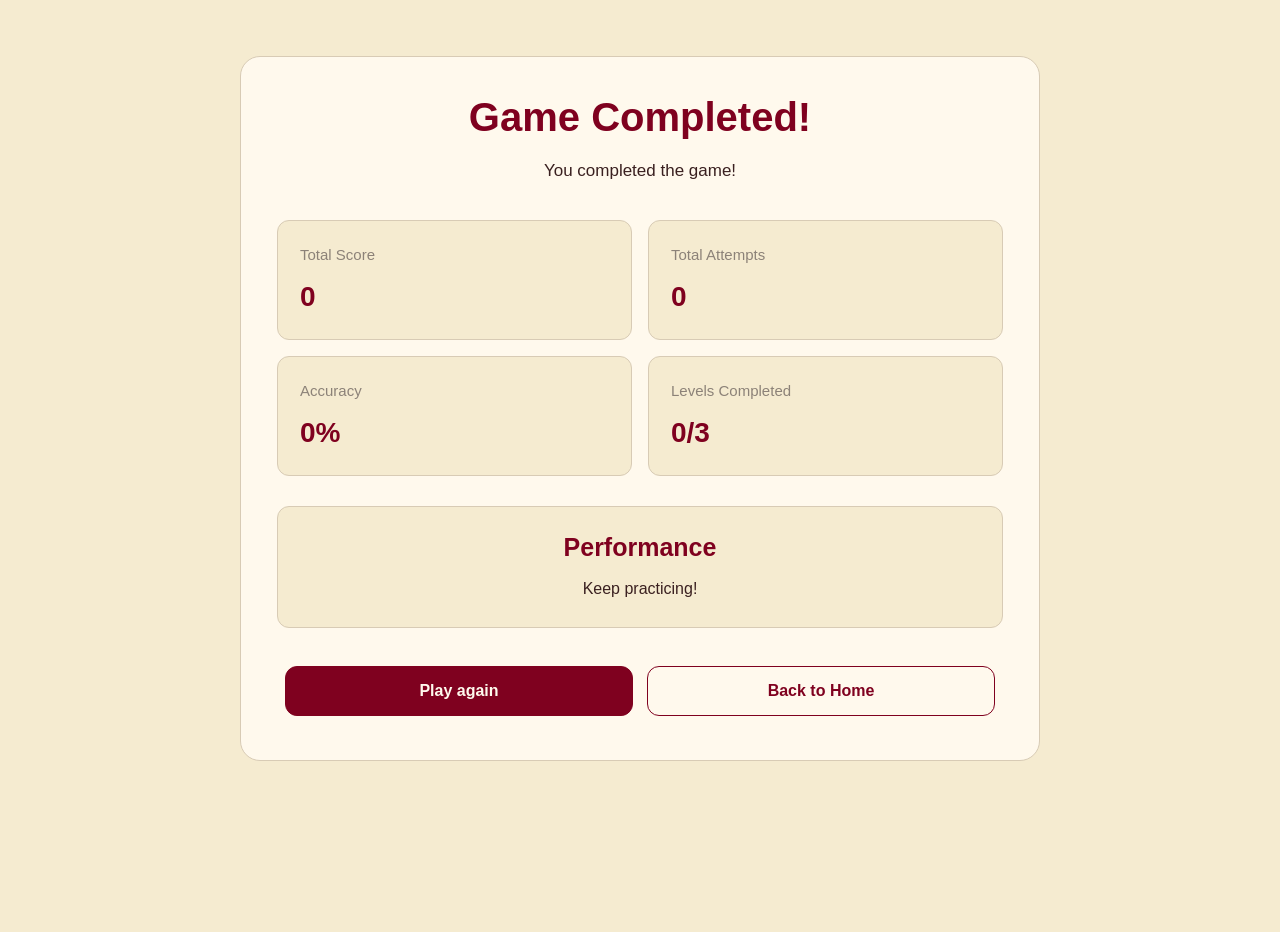
==== final-result-screen.html @ 1b4618ef "Add files via upload" ====
<!DOCTYPE html>
<html lang="en">
<head>
    <meta charset="UTF-8">
    <meta name="viewport" content="width=device-width, initial-scale=1.0">
    <title>Document</title>
    <link rel="stylesheet" href="style.css">
    <link rel="stylesheet" href="m.style.css">
</head>
<body>
     <!-- ==================== FINAL RESULT SCREEN ==================== -->
        <section id="final-result-screen" class="screen">

            <div id="final-result-content">

                <h2 id="game-complete-title">
                    Game Completed!
                </h2>

                <p id="final-message">
                    You completed the game!
                </p>


                <!-- SCORE SUMMARY -->
                <div id="score-summary">

                    <div class="summary-item">
                        <span>Total Score</span>
                        <strong id="final-score">0</strong>
                    </div>

                    <div class="summary-item">
                        <span>Total Attempts</span>
                        <strong id="total-attempts">0</strong>
                    </div>

                    <div class="summary-item">
                        <span>Accuracy</span>
                        <strong id="accuracy">0%</strong>
                    </div>

                    <div class="summary-item">
                        <span>Levels Completed</span>
                        <strong id="levels-completed">0/3</strong>
                    </div>

                </div>


                <!-- PERFORMANCE -->
                <div id="final-performance">

                    <h3 id="performance-rating">
                        Performance
                    </h3>

                    <p id="performance-message">
                        Keep practicing!
                    </p>

                </div>


                <!-- FINAL ACTIONS -->
                <div id="final-actions">

                    <button type="button" id="play-again-btn">
                        <a href="game-screen.html">Play again</a>
                    </button>

                    <button type="button" id="back-to-home-btn">
                        <a href="index.html" id="back-to-home">Back to Home</a>
                    </button>

                </div>

            </div>

        </section>

</body>
</html>
---- style.css ----
* {
    margin: 0;
    padding: 8px;
    box-sizing: border-box;
}

:root {

    --background: #F5EBD0;

    --surface: #FFF9ED;

    --surface-light: #FFFFFF;

    --accent: #7F011F;

    --accent-dark: #5F0118;

    --text: #211719;

    --text-secondary: #3A2020;

    --muted: #8C8278;

    --success: #4F6B3C;

    --error: #A52A2A;

    --warning: #A66A00;

    --border: #D8CBB5;

    --radius-small: 6px;

    --radius-medium: 12px;

    --radius-large: 20px;

    --transition: 0.3s ease;

}

body {
    font-family: Inter, Arial, sans-serif;
    background-color: var(--background);
    color: var(--text);
    min-height: 100vh;
}

body h1 {
    font-size: 50px;
    line-height: 1.2;
    padding: 10px;
    margin: 0;
    margin-top: 40px;
}

body h1 span {
    color: var(--accent);
    font-size: 65px;
}

header img {
    margin-top: 26px;
    border-radius: var(--radius-medium);
    border: 1px solid var(--border);
    animation: fadeInfromright 1s ease forwards;
}

@keyframes fadeInfromright {
    from {
        opacity: 0;
        transform: translateX(20px);
    }

    to {
        opacity: 1;
        transform: translateX(0);
    }
}

.score-display {
    background-color: var(--surface);
    border: 1px solid var(--border);
    border-radius: var(--radius-medium);
    max-width: 500px;
    margin-top: 30px;
    text-align: center;
}

.score-display span {
    color: var(--text-secondary);
    font-size: 18px;
    padding-right: 155px;
}

#header-score {
    font-size: 20px;
    color: var(--accent);
}




.home-deading {
    display: flex;
    justify-content: space-between;
    align-items: center;
    gap: 20px;
}

#home-title {
    font-size: 34px;
    box-sizing: border-box;
    max-width: 300px;
    padding: 30px;
    margin: 0;
}

#home-title span {
    color: #7F011F;
    font-size: 36px;
}

#home-exclamation {
    font-size: 220px;
    margin: 0;
    line-height: 1;
    flex-shrink: 0;
    color: var(--border);
}

#home-description {
    font-size: 23px;
    margin-top: 40px;
    box-sizing: border-box;
    padding: 20px;
}

#hid1 {
    color: #5F0118;
    font-size: 26px;
    font-family: cursive;
}

#how-to-play {
    margin-top: 70px;
    box-sizing: border-box;
    padding: 14px;
    border: 1px solid var(--border);
    border-radius: 6px;
}

#how-to-play h3 {
    font-size: 30px;
    text-align: start;
}

#how-to-play h3 span {
    font-size: 50px;
    color: #7F011F;
}

.rule-item {
    display: flex;
    align-items: center;
    gap: 40px;
}

.rule-item span {
    color: var(--text-secondary);
    font-size: 20px;
}

#color-of-dot {
    color: #7F011F;
    font-size: 30px;
}

.rule-item p {
    font-size: 18px;
}

#start-game-btn {
    background-color: var(--accent);
    box-sizing: border-box;
    margin-top: 30px;
    width: 49%;
    color: #FFF9ED;
    border: var(--border);
    border-radius: 6px;
    cursor: pointer;
    height: 40px;
    font-size: 17px;
    
}
#start-game-btn a {
    text-decoration: none;
    color: #ede9da;
    width: 100%;
    letter-spacing: 7px;
}

#start-game-btn:hover {
    background-color: var(--accent-dark);
    border: 1px solid var(--border);
    color: var(--accent);
}
#level-select-screen {
    margin-top: 30px;
}

.level-select-content {
    box-sizing: border-box;
}

.level-select-content h2 {
    font-size: 34px;
}

#levelid {
    color: var(--accent);
}

#levelp {
    font-size: 20px;
}

.level-card {
    box-sizing: border-box;
    background-color: #7F011F;
    padding: 15px;
    border-radius: 6px;
    margin-top: 34px;
}

.level-card h3 {
    font-size: 22px;
    color: var(--surface);
}

.level-name {
    font-size: 15px;
    color: #f5ebd092;
}

.level-info {
    color: whitesmoke;
    font-size: 26px;
    display: grid;
    gap: 5px;
    margin: 8px 0;
}

.level-info p {
    display: flex;
    justify-content: space-between;
    align-items: center;
    gap: 12px;
}

.select-level-btn {
    width: 100%;
    border-radius: 7px;
    border: #7F011F;
    cursor: pointer;
    font-size: 16px;
}
.select-level-btn a{
    text-decoration: none;
    color: var(--accent);
}

.select-level-btn:hover {
    color: #5F0118;
    background-color: #F5EBD0;
}
.select-level-btn2 {
    width: 100%;
    border-radius: 7px;
    border: #7F011F;
    cursor: pointer;
    font-size: 16px;
}
.select-level-btn2:hover {
    color: #5F0118;
    background-color: #F5EBD0;
}

#game-status {
    display: flex;
    justify-content: space-between;
    align-items: center;
    gap: 15px;
    background-color: var(--surface);
    border: 1px solid var(--border);
    border-radius: var(--radius-medium);
    padding: 15px;
}

.status-item {
    display: flex;
    flex-direction: column;
    align-items: center;
    gap: 8px;
}

.status-item span {
    font-size: 14px;
    color: var(--muted);
}

.status-item strong {
    font-size: 24px;
    color: var(--accent);
}

#game-content {
    box-sizing: border-box;
    padding: 15px;
    margin-top: 30px;
    border: 1px solid var(--border);
    background-color: var(--surface);
    width: 100%;
    border-radius: var(--radius-medium);
    height: auto;
}

#level-title {
    font-size: 30px;
}

#leveltitleeasy {
    font-size: 32px;
    margin-left: 190px;
    color: var(--muted);
}

#game-instruction {
    font-size: 15px;
    color: var(--text-secondary);
}

#number-range p {
    font-size: 17px;
    color: var(--text-secondary);
}

#min-number {
    color: var(--accent);
    font-size: 16px;
    border: 1px solid var(--border);
    border-radius: var(--radius-small);
}

#max-number {
    color: var(--accent);
    font-size: 16px;
    border: 1px solid var(--border);
    border-radius: var(--radius-small);
}

#guess-area {
    box-sizing: border-box;
    margin-top: 20px;
    padding: 16px;
    display: flex;
    justify-content: space-between;
    flex-direction: column;
}

label {
    font-size: 17px;
    color: #5f0119bd;
}

#guess-input {
    width: 100%;
    margin-top: 10px;
    border: 1px solid var(--border);
    border-radius: var(--radius-small);
    color: #5F0118;
    font-size: 20px;
    cursor: pointer;
}

#guess-input:hover {
    border-color: #5F0118;
    background-color: #ede9da;
}

#guess-btn {
    width: 100%;
    margin-top: 20px;
    border: 1px solid var(--border);
    border-radius: var(--radius-small);
    color: #7F011F;
    font-size: 20px;
    cursor: pointer;
}

#guess-btn:hover {
    border-color: #5F0118;
    background-color: #ede9da;
}

#hint-area {
    box-sizing: border-box;
    border: 1px solid var(--border);
    border-radius: var(--radius-small);
    width: calc(100% - 32px);
    margin: 20px 16px 0;
    padding: 16px;

    display: flex;
    align-items: center;
    gap: 20px;
}

#hint-btn {
    flex-shrink: 0;
    padding: 12px 20px;
    border: 1px solid var(--border);
    border-radius: var(--radius-small);
    background-color: var(--accent);
    color: var(--surface);
    font-size: 16px;
    cursor: pointer;
}

#hint-btn:hover {
    background-color: var(--accent-dark);
}

#hint-text {
    flex: 1;
    min-width: 0;
    display: flex;
    flex-direction: column;
    gap: 10px;
}

#hint-title {
    text-align: center;
    font-size: 18px;
    font-weight: bold;
    color: var(--accent);
}

#hint-message {
    box-sizing: border-box;
    width: 100%;
    min-height: 80px;
    padding: 16px;
    display: flex;
    justify-content: center;
    align-items: center;
    text-align: center;

    background-color: var(--background);
    border: 1px solid var(--border);
    border-radius: var(--radius-small);

    color: var(--text-secondary);
    font-size: 15px;
    overflow-wrap: anywhere;
}

#hints-counter {
    text-align: center;
    font-size: 14px;
    color: var(--muted);
}

#hints-remaining {
    color: var(--accent);
    font-weight: bold;
}

#feedback-area {
    box-sizing: border-box;
    width: calc(100% - 32px);
    padding: 16px;
    margin-top: 20px;

    border: 1px solid var(--border);
    border-radius: var(--radius-small);

    background-color: var(--surface);
    color: var(--text-secondary);
    text-align: center;
    margin-left: 16px;
}
#quit-game-btn {
    font-size: 17px;
    width: calc(100% - 28px);
    margin-left: 14px;
    border: 1px solid var(--border);
    background-color: var(--accent);
    color: var(--surface);
    border-radius: var(--radius-medium);
    margin-top: 20px;
    cursor: pointer;
}
#quit-game-btn a {
    text-decoration: none;
    color: #F5EBD0;
}
#quit-game-btn:hover {
    background-color: var(--accent-dark);
}
.screen.active {
    display: block;
}
/* ============================================
   LEVEL RESULT SCREEN
============================================ */

#level-result-screen {
    box-sizing: border-box;
    width: 100%;
    min-height: 100vh;

    padding: 30px;
    display: flex;

    flex-direction: column;
    align-items: center;
    justify-content: center;
}


/* ============================================
   RESULT CONTENT
============================================ */

#level-result-content {
    box-sizing: border-box;

    width: 100%;
    max-width: 650px;

    margin: 0 auto;
    padding: 30px;

    background-color: var(--surface);

    border: 1px solid var(--border);
    border-radius: var(--radius-large);
}
#result-status {
    display: flex;
    flex-direction: column;
    align-items: center;

    gap: 12px;
    margin-bottom: 30px;

    text-align: center;
}

#result-status-title {
    font-size: 36px;
    font-weight: 700;

    line-height: 1.2;

    color: var(--text-secondary);
}

#result-status-title-span {
    color: var(--accent);
    font-size: inherit;
}
#result-status-message {
    font-size: 17px;
    line-height: 1.6;

    color: var(--text-secondary);
}

#result-details {
    box-sizing: border-box;

    width: 100%;

    display: grid;
    grid-template-columns: repeat(2, minmax(0, 1fr));

    gap: 16px;

    margin: 0 0 30px;
    padding: 10px;

    border: none;
    background-color: transparent;
}

.result-item {
    box-sizing: border-box;

    min-width: 0;
    min-height: 110px;

    display: flex;
    flex-direction: column;
    align-items: flex-start;
    justify-content: center;

    gap: 12px;

    padding: 18px;

    background-color: var(--background);

    border: 1px solid var(--border);
    border-radius: var(--radius-medium);
}

.result-item span {
    display: block;

    font-size: 15px;
    font-weight: 500;

    line-height: 1.5;

    color: var(--muted);
}

.result-item strong {
    display: block;

    max-width: 100%;

    font-size: 26px;
    font-weight: 700;

    line-height: 1.3;
    overflow-wrap: anywhere;

    color: var(--accent);
}

#level-result-actions {
    box-sizing: border-box;

    width: 100%;

    display: flex;
    align-items: center;
    justify-content: center;

    gap: 14px;
}

#level-result-actions button {
    box-sizing: border-box;

    flex: 1;
    min-width: 0;
    min-height: 48px;

    padding: 12px 18px;

    font-family: inherit;
    font-size: 16px;
    font-weight: 600;

    border: 1px solid var(--accent);
    border-radius: var(--radius-medium);


    transition: var(--transition);
}
#level-result-actions a {
    text-decoration: none;
    color: #5F0118;
}
#next-level-btn {
    background-color: var(--accent);
    color: var(--surface);
    border-color: var(--accent);
    cursor: not-allowed;
}

#finish-game-btn {
    background-color: transparent;
    color: var(--accent);
    cursor: pointer;
}

#finish-game-btn:hover {
    background-color: var(--background);
}

#level-result-actions button:active {
    transform: scale(0.98);
}
#level-result-actions button:focus-visible {
    outline: 2px solid var(--accent);
    outline-offset: 4px;
}


#final-result-screen {
    box-sizing: border-box;
    width: 100%;
    min-height: 100vh;
    padding: 40px 24px;
    align-items: center;
    justify-content: center;
}



#final-result-content {
    box-sizing: border-box;
    width: 100%;
    max-width: 800px;

    margin: 0 auto;
    padding: 36px;

    background-color: var(--surface);

    border: 1px solid var(--border);
    border-radius: var(--radius-large);
}


#game-complete-title {
    margin: 0 0 16px;
    padding: 0;

    text-align: center;

    font-size: 40px;
    font-weight: 700;
    line-height: 1.2;

    color: var(--accent);
}


#final-message {
    max-width: 540px;

    margin: 0 auto 34px;
    padding: 0;

    text-align: center;

    font-size: 17px;
    line-height: 1.7;

    color: var(--text-secondary);
}



#score-summary {
    box-sizing: border-box;
    width: 100%;

    display: grid;
    grid-template-columns: repeat(2, minmax(0, 1fr));

    gap: 16px;

    margin: 0 0 30px;
    padding: 0;

    background-color: transparent;
    border: none;
}


.summary-item {
    box-sizing: border-box;

    min-width: 0;
    min-height: 120px;

    display: flex;
    flex-direction: column;
    align-items: flex-start;
    justify-content: center;

    gap: 12px;

    padding: 22px;

    background-color: var(--background);

    border: 1px solid var(--border);
    border-radius: var(--radius-medium);

    transition:
        border-color var(--transition),
        background-color var(--transition);
}


.summary-item:hover {
    border-color: var(--accent);
}

.summary-item span {
    display: block;

    margin: 0;
    padding: 0;

    font-size: 15px;
    font-weight: 500;
    line-height: 1.5;

    color: var(--muted);
}


.summary-item strong {
    display: block;

    max-width: 100%;

    margin: 0;
    padding: 0;

    font-size: 28px;
    font-weight: 700;
    line-height: 1.3;

    overflow-wrap: anywhere;

    color: var(--accent);
}


#final-performance {
    box-sizing: border-box;
    width: 100%;

    margin: 0 0 30px;
    padding: 24px;

    text-align: center;

    background-color: var(--background);

    border: 1px solid var(--border);
    border-radius: var(--radius-medium);
}


#performance-rating {
    margin: 0 0 12px;
    padding: 0;

    font-size: 25px;
    font-weight: 700;
    line-height: 1.3;

    color: var(--accent);
}




#performance-message {
    max-width: 520px;

    margin: 0 auto;
    padding: 0;

    font-size: 16px;
    line-height: 1.7;

    color: var(--text-secondary);
}




#final-actions {
    box-sizing: border-box;
    width: 100%;

    display: flex;
    align-items: stretch;
    justify-content: center;

    gap: 14px;
}

#final-actions button {
    box-sizing: border-box;

    flex: 1;
    min-width: 0;
    min-height: 50px;

    padding: 13px 18px;

    font-family: inherit;
    font-size: 16px;
    font-weight: 600;
    line-height: 1.4;

    border: 1px solid var(--accent);
    border-radius: var(--radius-medium);

    cursor: pointer;

    transition:
        background-color var(--transition),
        color var(--transition),
        border-color var(--transition),
        transform var(--transition);
}
#final-actions a {
    text-decoration: none;
}

#play-again-btn {
    background-color: var(--accent);
    color: var(--surface);

    border-color: var(--accent);
}
#play-again-btn a {
    color: var(--surface);
}

#play-again-btn:hover {
    background-color: var(--accent-dark);
    border-color: var(--accent-dark);
}

#back-to-home-btn {
    background-color: transparent;
    color: var(--accent);

    border-color: var(--border);
}
#back-to-home-btn a {
    color: var(--accent);
}

#back-to-home-btn:hover {
    background-color: var(--background);
    border-color: var(--accent);
}

#final-actions button:active {
    transform: scale(0.98);
}

#final-actions button:focus-visible {
    outline: 2px solid var(--accent);
    outline-offset: 4px;
}
#final-result-screen.active {
    display: flex;
}
---- m.style.css ----
* {
    margin: 0;
    padding: 8px;
    box-sizing: border-box;
}

:root {

    --background: #F5EBD0;

    --surface: #FFF9ED;

    --surface-light: #FFFFFF;

    --accent: #7F011F;

    --accent-dark: #5F0118;

    --text: #211719;

    --text-secondary: #3A2020;

    --muted: #8C8278;

    --success: #4F6B3C;

    --error: #A52A2A;

    --warning: #A66A00;

    --border: #D8CBB5;

    --radius-small: 6px;

    --radius-medium: 12px;

    --radius-large: 20px;

    --transition: 0.3s ease;

}

body {
    font-family: Inter, Arial, sans-serif;
    background-color: var(--background);
    color: var(--text);
    min-height: 100vh;
}

body h1 {
    font-size: 50px;
    line-height: 1.2;
    padding: 10px;
    margin: 0;
    margin-top: 30px;
}

body h1 span {
    color: var(--accent);
    font-size: 65px;
}

header img {
    margin-top: 26px;
    border-radius: var(--radius-medium);
    border: 1px solid var(--border);
    animation: fadeInfromright 1s ease forwards;
}

@keyframes fadeInfromright {
    from {
        opacity: 0;
        transform: translateX(20px);
    }

    to {
        opacity: 1;
        transform: translateX(0);
    }
}

.score-display {
    background-color: var(--surface);
    border: 1px solid var(--border);
    border-radius: var(--radius-medium);
    max-width: 500px;
    margin-top: 50px;
    text-align: center;
}

.score-display span {
    color: var(--text-secondary);
    font-size: 18px;
    padding-right: 155px;
}

#header-score {
    font-size: 20px;
    color: var(--accent);
}




.home-deading {
    display: flex;
    justify-content: space-between;
    align-items: center;
    gap: 20px;
}

#home-title {
    font-size: 34px;
    box-sizing: border-box;
    max-width: 300px;
    padding: 30px;
    margin: 0;
}

#home-title span {
    color: #7F011F;
    font-size: 36px;
}

#home-exclamation {
    font-size: 220px;
    margin: 0;
    line-height: 1;
    flex-shrink: 0;
    color: var(--border);
}

#home-description {
    font-size: 23px;
    margin-top: 40px;
    box-sizing: border-box;
    padding: 20px;
}

#hid1 {
    color: #5F0118;
    font-size: 26px;
    font-family: cursive;
}

#how-to-play {
    margin-top: 70px;
    box-sizing: border-box;
    padding: 14px;
    border: 1px solid var(--border);
    border-radius: 6px;
}

#how-to-play h3 {
    font-size: 30px;
    text-align: start;
}

#how-to-play h3 span {
    font-size: 50px;
    color: #7F011F;
}

.rule-item {
    display: flex;
    align-items: center;
    gap: 40px;
}

.rule-item span {
    color: var(--text-secondary);
    font-size: 20px;
}

#color-of-dot {
    color: #7F011F;
    font-size: 30px;
}

.rule-item p {
    font-size: 18px;
}

#start-game-btn {
    background-color: var(--accent);
    box-sizing: border-box;
    margin-top: 30px;
    width: 49%;
    color: #FFF9ED;
    border: var(--border);
    border-radius: 6px;
    cursor: pointer;
    height: 40px;
    font-size: 17px;
    
}
#start-game-btn a {
    text-decoration: none;
    color: #ede9da;
    width: 100%;
    letter-spacing: 7px;
}

#start-game-btn:hover {
    background-color: var(--accent-dark);
    border: 1px solid var(--border);
    color: var(--accent);
}
#level-select-screen {
    margin-top: 30px;
}

.level-select-content {
    box-sizing: border-box;
}

.level-select-content h2 {
    font-size: 34px;
}

#levelid {
    color: var(--accent);
}

#levelp {
    font-size: 20px;
}

.level-card {
    box-sizing: border-box;
    background-color: #7F011F;
    padding: 15px;
    border-radius: 6px;
    margin-top: 34px;
}

.level-card h3 {
    font-size: 22px;
    color: var(--surface);
}

.level-name {
    font-size: 15px;
    color: #f5ebd092;
}

.level-info {
    color: whitesmoke;
    font-size: 26px;
    display: grid;
    gap: 5px;
    margin: 8px 0;
}

.level-info p {
    display: flex;
    justify-content: space-between;
    align-items: center;
    gap: 12px;
}

.select-level-btn {
    width: 100%;
    border-radius: 7px;
    border: #7F011F;
    cursor: pointer;
    font-size: 16px;
}
.select-level-btn a{
    text-decoration: none;
    color: var(--accent);
}

.select-level-btn:hover {
    color: #5F0118;
    background-color: #F5EBD0;
}
.select-level-btn2 {
    width: 100%;
    border-radius: 7px;
    border: #7F011F;
    cursor: pointer;
    font-size: 16px;
}
.select-level-btn2:hover {
    color: #5F0118;
    background-color: #F5EBD0;
}

#game-status {
    display: flex;
    justify-content: space-between;
    align-items: center;
    gap: 15px;
    background-color: var(--surface);
    border: 1px solid var(--border);
    border-radius: var(--radius-medium);
    padding: 15px;
}

.status-item {
    display: flex;
    flex-direction: column;
    align-items: center;
    gap: 8px;
}

.status-item span {
    font-size: 14px;
    color: var(--muted);
}

.status-item strong {
    font-size: 24px;
    color: var(--accent);
}

#game-content {
    box-sizing: border-box;
    padding: 15px;
    margin-top: 30px;
    border: 1px solid var(--border);
    background-color: var(--surface);
    width: 100%;
    border-radius: var(--radius-medium);
    height: auto;
}

#level-title {
    font-size: 30px;
}

#leveltitleeasy {
    font-size: 32px;
    margin-left: 190px;
    color: var(--muted);
}

#game-instruction {
    font-size: 15px;
    color: var(--text-secondary);
}

#number-range p {
    font-size: 17px;
    color: var(--text-secondary);
}

#min-number {
    color: var(--accent);
    font-size: 16px;
    border: 1px solid var(--border);
    border-radius: var(--radius-small);
}

#max-number {
    color: var(--accent);
    font-size: 16px;
    border: 1px solid var(--border);
    border-radius: var(--radius-small);
}

#guess-area {
    box-sizing: border-box;
    margin-top: 20px;
    padding: 16px;
    display: flex;
    justify-content: space-between;
    flex-direction: column;
}

label {
    font-size: 17px;
    color: #5f0119bd;
}

#guess-input {
    width: 100%;
    margin-top: 10px;
    border: 1px solid var(--border);
    border-radius: var(--radius-small);
    color: #5F0118;
    font-size: 20px;
    cursor: pointer;
}

#guess-input:hover {
    border-color: #5F0118;
    background-color: #ede9da;
}

#guess-btn {
    width: 100%;
    margin-top: 20px;
    border: 1px solid var(--border);
    border-radius: var(--radius-small);
    color: #7F011F;
    font-size: 20px;
    cursor: pointer;
}

#guess-btn:hover {
    border-color: #5F0118;
    background-color: #ede9da;
}

#hint-area {
    box-sizing: border-box;
    border: 1px solid var(--border);
    border-radius: var(--radius-small);
    width: calc(100% - 32px);
    margin: 20px 16px 0;
    padding: 16px;

    display: flex;
    align-items: center;
    gap: 20px;
}

#hint-btn {
    flex-shrink: 0;
    padding: 12px 20px;
    border: 1px solid var(--border);
    border-radius: var(--radius-small);
    background-color: var(--accent);
    color: var(--surface);
    font-size: 16px;
    cursor: pointer;
}

#hint-btn:hover {
    background-color: var(--accent-dark);
}

#hint-text {
    flex: 1;
    min-width: 0;
    display: flex;
    flex-direction: column;
    gap: 10px;
}

#hint-title {
    text-align: center;
    font-size: 18px;
    font-weight: bold;
    color: var(--accent);
}

#hint-message {
    box-sizing: border-box;
    width: 100%;
    min-height: 80px;
    padding: 16px;
    display: flex;
    justify-content: center;
    align-items: center;
    text-align: center;

    background-color: var(--background);
    border: 1px solid var(--border);
    border-radius: var(--radius-small);

    color: var(--text-secondary);
    font-size: 15px;
    overflow-wrap: anywhere;
}

#hints-counter {
    text-align: center;
    font-size: 14px;
    color: var(--muted);
}

#hints-remaining {
    color: var(--accent);
    font-weight: bold;
}

#feedback-area {
    box-sizing: border-box;
    width: calc(100% - 32px);
    padding: 16px;
    margin-top: 20px;

    border: 1px solid var(--border);
    border-radius: var(--radius-small);

    background-color: var(--surface);
    color: var(--text-secondary);
    text-align: center;
    margin-left: 16px;
}
#quit-game-btn {
    font-size: 17px;
    width: calc(100% - 28px);
    margin-left: 14px;
    border: 1px solid var(--border);
    background-color: var(--accent);
    color: var(--surface);
    border-radius: var(--radius-medium);
    margin-top: 20px;
    cursor: pointer;
}
#quit-game-btn a {
    text-decoration: none;
    color: #F5EBD0;
}
#quit-game-btn:hover {
    background-color: var(--accent-dark);
}
.screen.active {
    display: block;
}
/* ============================================
   LEVEL RESULT SCREEN
============================================ */

#level-result-screen {
    box-sizing: border-box;
    width: 100%;
    min-height: 100vh;

    padding: 30px;
    display: flex;

    flex-direction: column;
    align-items: center;
    justify-content: center;
}


/* ============================================
   RESULT CONTENT
============================================ */

#level-result-content {
    box-sizing: border-box;

    width: 100%;
    max-width: 650px;

    margin: 0 auto;
    padding: 30px;

    background-color: var(--surface);

    border: 1px solid var(--border);
    border-radius: var(--radius-large);
}
#result-status {
    display: flex;
    flex-direction: column;
    align-items: center;

    gap: 12px;
    margin-bottom: 30px;

    text-align: center;
}

#result-status-title {
    font-size: 36px;
    font-weight: 700;

    line-height: 1.2;

    color: var(--text-secondary);
}

#result-status-title-span {
    color: var(--accent);
    font-size: inherit;
}
#result-status-message {
    font-size: 17px;
    line-height: 1.6;

    color: var(--text-secondary);
}

#result-details {
    box-sizing: border-box;

    width: 100%;

    display: grid;
    grid-template-columns: repeat(2, minmax(0, 1fr));

    gap: 16px;

    margin: 0 0 30px;
    padding: 10px;

    border: none;
    background-color: transparent;
}

.result-item {
    box-sizing: border-box;

    min-width: 0;
    min-height: 110px;

    display: flex;
    flex-direction: column;
    align-items: flex-start;
    justify-content: center;

    gap: 12px;

    padding: 18px;

    background-color: var(--background);

    border: 1px solid var(--border);
    border-radius: var(--radius-medium);
}

.result-item span {
    display: block;

    font-size: 15px;
    font-weight: 500;

    line-height: 1.5;

    color: var(--muted);
}

.result-item strong {
    display: block;

    max-width: 100%;

    font-size: 26px;
    font-weight: 700;

    line-height: 1.3;
    overflow-wrap: anywhere;

    color: var(--accent);
}

#level-result-actions {
    box-sizing: border-box;

    width: 100%;

    display: flex;
    align-items: center;
    justify-content: center;

    gap: 14px;
}

#level-result-actions button {
    box-sizing: border-box;

    flex: 1;
    min-width: 0;
    min-height: 48px;

    padding: 12px 18px;

    font-family: inherit;
    font-size: 16px;
    font-weight: 600;

    border: 1px solid var(--accent);
    border-radius: var(--radius-medium);


    transition: var(--transition);
}
#level-result-actions a {
    text-decoration: none;
    color: #5F0118;
}
#next-level-btn {
    background-color: var(--accent);
    color: var(--surface);
    border-color: var(--accent);
    cursor: not-allowed;
}

#finish-game-btn {
    background-color: transparent;
    color: var(--accent);
    cursor: pointer;
}

#finish-game-btn:hover {
    background-color: var(--background);
}

#level-result-actions button:active {
    transform: scale(0.98);
}
#level-result-actions button:focus-visible {
    outline: 2px solid var(--accent);
    outline-offset: 4px;
}


#final-result-screen {
    box-sizing: border-box;
    width: 100%;
    min-height: 100vh;
    padding: 40px 24px;
    align-items: center;
    justify-content: center;
}



#final-result-content {
    box-sizing: border-box;
    width: 100%;
    max-width: 800px;

    margin: 0 auto;
    padding: 36px;

    background-color: var(--surface);

    border: 1px solid var(--border);
    border-radius: var(--radius-large);
}


#game-complete-title {
    margin: 0 0 16px;
    padding: 0;

    text-align: center;

    font-size: 40px;
    font-weight: 700;
    line-height: 1.2;

    color: var(--accent);
}


#final-message {
    max-width: 540px;

    margin: 0 auto 34px;
    padding: 0;

    text-align: center;

    font-size: 17px;
    line-height: 1.7;

    color: var(--text-secondary);
}



#score-summary {
    box-sizing: border-box;
    width: 100%;

    display: grid;
    grid-template-columns: repeat(2, minmax(0, 1fr));

    gap: 16px;

    margin: 0 0 30px;
    padding: 0;

    background-color: transparent;
    border: none;
}


.summary-item {
    box-sizing: border-box;

    min-width: 0;
    min-height: 120px;

    display: flex;
    flex-direction: column;
    align-items: flex-start;
    justify-content: center;

    gap: 12px;

    padding: 22px;

    background-color: var(--background);

    border: 1px solid var(--border);
    border-radius: var(--radius-medium);

    transition:
        border-color var(--transition),
        background-color var(--transition);
}


.summary-item:hover {
    border-color: var(--accent);
}

.summary-item span {
    display: block;

    margin: 0;
    padding: 0;

    font-size: 15px;
    font-weight: 500;
    line-height: 1.5;

    color: var(--muted);
}


.summary-item strong {
    display: block;

    max-width: 100%;

    margin: 0;
    padding: 0;

    font-size: 28px;
    font-weight: 700;
    line-height: 1.3;

    overflow-wrap: anywhere;

    color: var(--accent);
}


#final-performance {
    box-sizing: border-box;
    width: 100%;

    margin: 0 0 30px;
    padding: 24px;

    text-align: center;

    background-color: var(--background);

    border: 1px solid var(--border);
    border-radius: var(--radius-medium);
}


#performance-rating {
    margin: 0 0 12px;
    padding: 0;

    font-size: 25px;
    font-weight: 700;
    line-height: 1.3;

    color: var(--accent);
}




#performance-message {
    max-width: 520px;

    margin: 0 auto;
    padding: 0;

    font-size: 16px;
    line-height: 1.7;

    color: var(--text-secondary);
}




#final-actions {
    box-sizing: border-box;
    width: 100%;

    display: flex;
    align-items: stretch;
    justify-content: center;

    gap: 14px;
}

#final-actions button {
    box-sizing: border-box;

    flex: 1;
    min-width: 0;
    min-height: 50px;

    padding: 13px 18px;

    font-family: inherit;
    font-size: 16px;
    font-weight: 600;
    line-height: 1.4;

    border: 1px solid var(--accent);
    border-radius: var(--radius-medium);

    cursor: pointer;

    transition:
        background-color var(--transition),
        color var(--transition),
        border-color var(--transition),
        transform var(--transition);
}
#final-actions a {
    text-decoration: none;
}

#play-again-btn {
    background-color: var(--accent);
    color: var(--surface);

    border-color: var(--accent);
}
#play-again-btn a {
    color: var(--surface);
}

#play-again-btn:hover {
    background-color: var(--accent-dark);
    border-color: var(--accent-dark);
}

#back-to-home-btn {
    background-color: transparent;
    color: var(--accent);

    border-color: var(--border);
}
#back-to-home-btn a {
    color: var(--accent);
}

#back-to-home-btn:hover {
    background-color: var(--background);
    border-color: var(--accent);
}

#final-actions button:active {
    transform: scale(0.98);
}

#final-actions button:focus-visible {
    outline: 2px solid var(--accent);
    outline-offset: 4px;
}
#final-result-screen.active {
    display: flex;
}


/* =========================================================
   RESPONSIVE LAYOUT PATCH
   Added after the original styles so existing theme/colors
   remain intact while layout becomes responsive.
   ========================================================= */

/* Safer defaults across all screens */
html {
    width: 100%;
    min-width: 0;
    -webkit-text-size-adjust: 100%;
    text-size-adjust: 100%;
    scroll-behavior: smooth;
}

body {
    width: 100%;
    min-width: 0;
    min-height: 100vh;
    overflow-x: hidden;
    overflow-wrap: break-word;
}

img,
svg,
video,
canvas {
    max-width: 100%;
    height: auto;
}

button,
input,
textarea,
select {
    max-width: 100%;
    font: inherit;
}

button {
    min-height: 44px;
    overflow-wrap: anywhere;
}

input {
    min-width: 0;
    min-height: 44px;
}

/* Screens should not create horizontal overflow */
.screen {
    box-sizing: border-box;
    width: 100%;
    min-width: 0;
}

/* Home screen */
.home-deading {
    width: 100%;
    min-width: 0;
}

#home-title {
    min-width: 0;
    overflow-wrap: break-word;
}

#home-exclamation {
    max-width: 35%;
    font-size: clamp(6rem, 18vw, 13.75rem);
}

#home-description {
    max-width: 100%;
    line-height: 1.6;
}

#how-to-play {
    width: 100%;
    min-width: 0;
}

.rule-item {
    min-width: 0;
    gap: clamp(12px, 3vw, 40px);
}

.rule-item p {
    min-width: 0;
    line-height: 1.5;
}

#start-game-btn {
    min-height: 46px;
}

/* Level selection */
.level-select-content {
    width: 100%;
    min-width: 0;
}

.level-card {
    width: 100%;
    min-width: 0;
}

.level-info {
    min-width: 0;
    font-size: clamp(1rem, 2.2vw, 1.625rem);
}

.level-info p {
    min-width: 0;
    flex-wrap: wrap;
}

.select-level-btn,
.select-level-btn2 {
    min-height: 46px;
}

/* Game screen */
#game-status {
    width: 100%;
    min-width: 0;
    flex-wrap: wrap;
}

.status-item {
    min-width: 0;
    flex: 1 1 120px;
}

#game-content {
    min-width: 0;
}

#leveltitleeasy {
    margin-left: 0;
}

#number-range,
#guess-area,
#hint-area,
#feedback-area {
    min-width: 0;
}

#guess-area {
    gap: 10px;
}

#guess-input {
    min-width: 0;
    padding: 12px;
    cursor: text;
}

#guess-btn,
#quit-game-btn {
    min-height: 46px;
}

#hint-area {
    flex-wrap: wrap;
}

#hint-text {
    min-width: 0;
}

#hint-message {
    min-width: 0;
    line-height: 1.5;
}

#feedback-area {
    overflow-wrap: anywhere;
    line-height: 1.5;
}

/* Level result screen */
#level-result-screen {
    min-width: 0;
    padding: clamp(16px, 4vw, 30px);
}

#level-result-content {
    min-width: 0;
    padding: clamp(18px, 4vw, 30px);
}

#result-status-title {
    overflow-wrap: anywhere;
    font-size: clamp(1.65rem, 4.5vw, 2.25rem);
}

#result-status-message {
    overflow-wrap: anywhere;
}

#result-details {
    min-width: 0;
    padding: 0;
}

.result-item {
    min-width: 0;
}

#level-result-actions {
    min-width: 0;
}

#level-result-actions button {
    overflow-wrap: anywhere;
}

/* Final result screen */
#final-result-screen {
    box-sizing: border-box;
    min-width: 0;
    padding: clamp(16px, 4vw, 40px) clamp(12px, 3vw, 24px);
}

#final-result-content {
    min-width: 0;
    padding: clamp(18px, 4vw, 36px);
}

#game-complete-title {
    overflow-wrap: anywhere;
    font-size: clamp(1.8rem, 5vw, 2.5rem);
}

#final-message,
#performance-message {
    overflow-wrap: anywhere;
}

#score-summary {
    min-width: 0;
}

.summary-item {
    min-width: 0;
}

.summary-item span,
.summary-item strong {
    max-width: 100%;
    overflow-wrap: anywhere;
}

#final-performance {
    min-width: 0;
    padding: clamp(16px, 3vw, 24px);
}

#performance-rating {
    overflow-wrap: anywhere;
    font-size: clamp(1.25rem, 3.5vw, 1.5625rem);
}

#final-actions {
    min-width: 0;
}

#final-actions button {
    overflow-wrap: anywhere;
}

/* Medium screens and tablets */
@media (max-width: 768px) {
    body h1 {
        font-size: clamp(2rem, 6vw, 2.8rem);
        margin-top: 20px;
    }

    body h1 span {
        font-size: clamp(2.4rem, 7vw, 3.6rem);
    }

    header img {
        margin-top: 12px;
    }

    .score-display {
        width: 100%;
        max-width: 100%;
        margin-top: 18px;
    }

    .score-display span {
        padding-right: 0;
        font-size: 1rem;
    }

    .home-deading {
        gap: 10px;
    }

    #home-title {
        max-width: 70%;
        padding: 16px;
        font-size: clamp(1.6rem, 4.5vw, 2.1rem);
    }

    #home-title span {
        font-size: inherit;
    }

    #home-exclamation {
        max-width: 30%;
        font-size: clamp(5rem, 17vw, 9rem);
    }

    #home-description {
        margin-top: 18px;
        padding: 12px;
        font-size: clamp(1rem, 2.6vw, 1.25rem);
    }

    #hid1 {
        font-size: 1.2em;
    }

    #how-to-play {
        margin-top: 28px;
    }

    #how-to-play h3 {
        font-size: 1.5rem;
    }

    #how-to-play h3 span {
        font-size: 1.7em;
    }

    .rule-item span {
        font-size: 1rem;
        flex-shrink: 0;
    }

    .rule-item p {
        font-size: 0.95rem;
    }

    #start-game-btn {
        width: 100%;
    }

    #level-select-screen {
        margin-top: 18px;
    }

    .level-select-content h2 {
        font-size: clamp(1.6rem, 4.5vw, 2rem);
    }

    #levelp {
        font-size: 1rem;
        line-height: 1.5;
    }

    .level-card {
        margin-top: 18px;
        padding: 16px;
    }

    #game-status {
        gap: 10px;
        padding: 12px;
    }

    .status-item {
        flex-basis: 100px;
    }

    .status-item strong {
        font-size: 1.3rem;
    }

    #game-content {
        margin-top: 18px;
        padding: 14px;
    }

    #level-title {
        font-size: clamp(1.4rem, 4vw, 1.8rem);
    }

    #hint-area {
        width: 100%;
        margin: 16px 0 0;
        padding: 12px;
        gap: 12px;
    }

    #feedback-area {
        width: 100%;
        margin: 16px 0 0;
        padding: 12px;
    }

    #quit-game-btn {
        width: 100%;
        margin-left: 0;
    }

    #result-details,
    #score-summary {
        gap: 12px;
    }

    .result-item {
        min-height: 96px;
        padding: 14px;
        gap: 8px;
    }

    .result-item strong {
        font-size: clamp(1.25rem, 3vw, 1.6rem);
    }

    .summary-item {
        min-height: 100px;
        padding: 16px;
        gap: 8px;
    }

    .summary-item strong {
        font-size: clamp(1.3rem, 3vw, 1.75rem);
    }
}

/* Phones */
@media (max-width: 480px) {
    body {
        font-size: 15px;
    }

    body h1 {
        font-size: 1.8rem;
        line-height: 1.2;
        margin-top: 12px;
        padding: 6px;
    }

    body h1 span {
        font-size: 2.2rem;
    }

    .home-deading {
        align-items: center;
        gap: 4px;
    }

    #home-title {
        max-width: 76%;
        padding: 8px;
        font-size: clamp(1.35rem, 6vw, 1.8rem);
    }

    #home-exclamation {
        max-width: 24%;
        font-size: clamp(4.5rem, 22vw, 6.5rem);
    }

    #home-description {
        margin-top: 12px;
        padding: 8px;
        font-size: 1rem;
    }

    #how-to-play {
        margin-top: 20px;
        padding: 12px;
    }

    #how-to-play h3 {
        font-size: 1.3rem;
    }

    .rule-item {
        align-items: flex-start;
        gap: 12px;
        margin-top: 10px;
    }

    .rule-item span {
        min-width: 18px;
        font-size: 1rem;
    }

    .rule-item p {
        font-size: 0.9rem;
    }

    #start-game-btn {
        margin-top: 18px;
        letter-spacing: 0;
    }

    #start-game-btn a {
        letter-spacing: 1px;
    }

    .level-select-content h2 {
        font-size: 1.5rem;
    }

    .level-card {
        padding: 13px;
        margin-top: 14px;
    }

    .level-card h3 {
        font-size: 1.2rem;
    }

    .level-info {
        font-size: 1rem;
        gap: 8px;
    }

    .level-info p {
        align-items: flex-start;
        gap: 6px;
    }

    .select-level-btn,
    .select-level-btn2 {
        padding: 10px;
        font-size: 0.95rem;
    }

    #game-status {
        display: grid;
        grid-template-columns: repeat(3, minmax(0, 1fr));
        gap: 8px;
        padding: 10px;
    }

    .status-item {
        width: 100%;
        min-width: 0;
        gap: 5px;
    }

    .status-item span {
        font-size: 0.75rem;
        text-align: center;
    }

    .status-item strong {
        font-size: 1.15rem;
    }

    #game-content {
        margin-top: 12px;
        padding: 12px;
    }

    #level-title {
        font-size: 1.35rem;
    }

    #game-instruction,
    #number-range p {
        font-size: 0.9rem;
        line-height: 1.5;
    }

    #min-number,
    #max-number {
        font-size: 0.95rem;
    }

    #guess-area {
        margin-top: 12px;
        padding: 0;
    }

    label {
        font-size: 0.95rem;
    }

    #guess-input {
        font-size: 1rem;
    }

    #guess-btn {
        margin-top: 12px;
        font-size: 1rem;
    }

    #hint-area {
        align-items: stretch;
        flex-direction: column;
        margin-top: 12px;
        padding: 10px;
    }

    #hint-btn {
        width: 100%;
        padding: 10px 12px;
    }

    #hint-title {
        font-size: 1rem;
    }

    #hint-message {
        min-height: 64px;
        padding: 10px;
        font-size: 0.9rem;
    }

    #hints-counter {
        font-size: 0.8rem;
    }

    #feedback-area {
        margin-top: 12px;
        padding: 10px;
        font-size: 0.9rem;
    }

    #quit-game-btn {
        margin-top: 12px;
        font-size: 1rem;
    }

    #level-result-screen {
        min-height: 100svh;
        padding: 12px;
    }

    #level-result-content {
        padding: 16px 12px;
        border-radius: 14px;
    }

    #result-status {
        gap: 8px;
        margin-bottom: 18px;
    }

    #result-status-title {
        font-size: 1.55rem;
    }

    #result-status-message {
        font-size: 0.92rem;
        line-height: 1.5;
    }

    #result-details {
        grid-template-columns: minmax(0, 1fr);
        gap: 10px;
        margin-bottom: 18px;
    }

    .result-item {
        min-height: 76px;
        padding: 12px;
        gap: 5px;
    }

    .result-item span {
        font-size: 0.85rem;
    }

    .result-item strong {
        font-size: 1.35rem;
    }

    #level-result-actions {
        flex-direction: column;
        gap: 10px;
    }

    #level-result-actions button {
        width: 100%;
        flex: auto;
        min-height: 46px;
        padding: 11px 12px;
        font-size: 0.95rem;
    }

    #final-result-screen {
        min-height: 100svh;
        padding: 12px;
    }

    #final-result-content {
        padding: 18px 12px;
        border-radius: 14px;
    }

    #game-complete-title {
        margin-bottom: 10px;
        font-size: 1.7rem;
    }

    #final-message {
        margin-bottom: 20px;
        font-size: 0.92rem;
        line-height: 1.55;
    }

    #score-summary {
        grid-template-columns: minmax(0, 1fr);
        gap: 10px;
        margin-bottom: 18px;
    }

    .summary-item {
        min-height: 76px;
        padding: 12px;
        gap: 5px;
    }

    .summary-item span {
        font-size: 0.85rem;
    }

    .summary-item strong {
        font-size: 1.35rem;
    }

    #final-performance {
        margin-bottom: 18px;
        padding: 14px 10px;
    }

    #performance-rating {
        margin-bottom: 8px;
        font-size: 1.2rem;
    }

    #performance-message {
        font-size: 0.9rem;
        line-height: 1.55;
    }

    #final-actions {
        flex-direction: column;
        gap: 10px;
    }

    #final-actions button {
        width: 100%;
        flex: auto;
        min-height: 46px;
        padding: 11px 12px;
        font-size: 0.95rem;
    }
}

/* Very narrow phones */
@media (max-width: 340px) {
    #home-title {
        font-size: 1.25rem;
    }

    #home-exclamation {
        font-size: 4rem;
    }

    #game-status {
        grid-template-columns: minmax(0, 1fr);
    }

    .status-item {
        flex-direction: row;
        justify-content: space-between;
        gap: 8px;
    }

    .status-item span {
        text-align: left;
    }

    #level-result-content,
    #final-result-content {
        padding: 12px 10px;
    }

    #result-status-title {
        font-size: 1.35rem;
    }

    #game-complete-title {
        font-size: 1.5rem;
    }
}

/* Respect users who prefer less animation */
@media (prefers-reduced-motion: reduce) {
    *,
    *::before,
    *::after {
        scroll-behavior: auto !important;
        animation-duration: 0.01ms !important;
        animation-iteration-count: 1 !important;
        transition-duration: 0.01ms !important;
    }
}
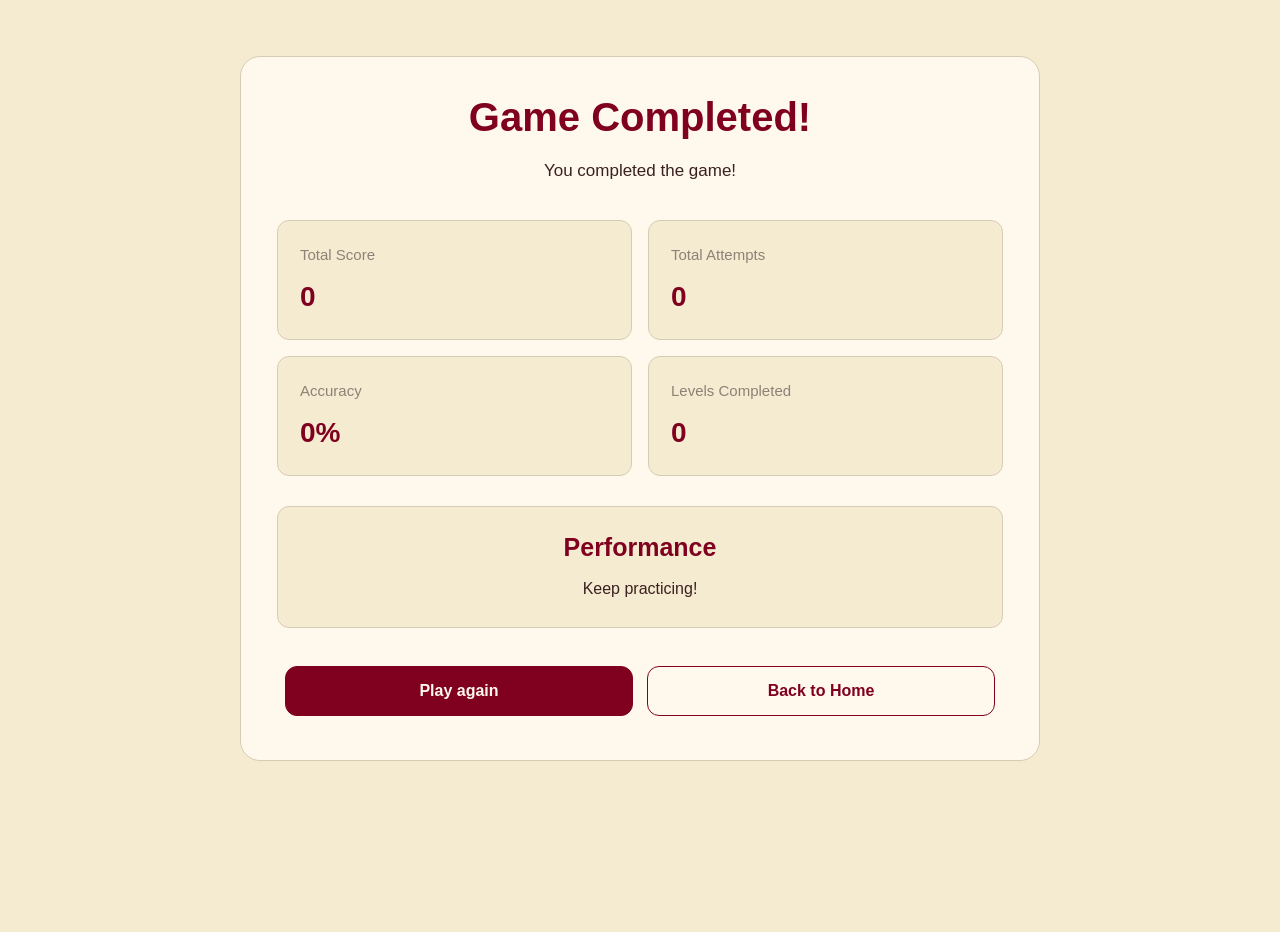
==== commit 43f1af58: "Fix HTML formatting and add script tag" ====
--- a/final-result-screen.html
+++ b/final-result-screen.html
@@ -78,6 +78,6 @@
             </div>
 
         </section>
-
+<script src="script.js"></script>
 </body>
-</html>+</html>
--- a/m.style.css
+++ b/m.style.css
@@ -1,3 +1,4 @@
+
 * {
     margin: 0;
     padding: 8px;
@@ -48,16 +49,16 @@
 }
 
 body h1 {
-    font-size: 50px;
+    font-size: 70px;
     line-height: 1.2;
     padding: 10px;
     margin: 0;
-    margin-top: 30px;
+    margin-top: 70px;
 }
 
 body h1 span {
     color: var(--accent);
-    font-size: 65px;
+    font-size: 85px;
 }
 
 header img {
@@ -84,7 +85,7 @@
     border: 1px solid var(--border);
     border-radius: var(--radius-medium);
     max-width: 500px;
-    margin-top: 50px;
+    margin-top: 70px;
     text-align: center;
 }
 
@@ -98,8 +99,6 @@
     font-size: 20px;
     color: var(--accent);
 }
-
-
 
 
 .home-deading {
@@ -110,7 +109,7 @@
 }
 
 #home-title {
-    font-size: 34px;
+    font-size: 56px;
     box-sizing: border-box;
     max-width: 300px;
     padding: 30px;
@@ -119,11 +118,11 @@
 
 #home-title span {
     color: #7F011F;
-    font-size: 36px;
+    font-size: 58px;
 }
 
 #home-exclamation {
-    font-size: 220px;
+    font-size: 330px;
     margin: 0;
     line-height: 1;
     flex-shrink: 0;
@@ -131,7 +130,7 @@
 }
 
 #home-description {
-    font-size: 23px;
+    font-size: 33px;
     margin-top: 40px;
     box-sizing: border-box;
     padding: 20px;
@@ -144,7 +143,7 @@
 }
 
 #how-to-play {
-    margin-top: 70px;
+    margin-top: 100px;
     box-sizing: border-box;
     padding: 14px;
     border: 1px solid var(--border);
@@ -152,12 +151,12 @@
 }
 
 #how-to-play h3 {
-    font-size: 30px;
+    font-size: 37px;
     text-align: start;
 }
 
 #how-to-play h3 span {
-    font-size: 50px;
+    font-size: 60px;
     color: #7F011F;
 }
 
@@ -174,11 +173,11 @@
 
 #color-of-dot {
     color: #7F011F;
-    font-size: 30px;
+    font-size: 40px;
 }
 
 .rule-item p {
-    font-size: 18px;
+    font-size: 21px;
 }
 
 #start-game-btn {
@@ -192,7 +191,7 @@
     cursor: pointer;
     height: 40px;
     font-size: 17px;
-    
+    height: 30px;
 }
 #start-game-btn a {
     text-decoration: none;
@@ -207,7 +206,7 @@
     color: var(--accent);
 }
 #level-select-screen {
-    margin-top: 30px;
+    margin-top: 40px;
 }
 
 .level-select-content {
@@ -231,12 +230,24 @@
     background-color: #7F011F;
     padding: 15px;
     border-radius: 6px;
-    margin-top: 34px;
+    margin-top: 50px;
+}
+.level-card2 {
+    box-sizing: border-box;
+    background-color: #510115;
+    padding: 15px;
+    border-radius: 6px;
+    margin-top: 50px;
+    cursor: not-allowed;
 }
 
 .level-card h3 {
     font-size: 22px;
     color: var(--surface);
+}
+.level-card2 h3 {
+    font-size: 22px;
+    color: #f2eded;
 }
 
 .level-name {
@@ -275,7 +286,7 @@
     color: #5F0118;
     background-color: #F5EBD0;
 }
-.select-level-btn2 {
+.select-level-btn {
     width: 100%;
     border-radius: 7px;
     border: #7F011F;
@@ -284,8 +295,8 @@
 }
 .select-level-btn2:hover {
     color: #5F0118;
-    background-color: #F5EBD0;
-}
+}
+
 
 #game-status {
     display: flex;
@@ -337,7 +348,7 @@
 }
 
 #game-instruction {
-    font-size: 15px;
+    font-size: 5px;
     color: var(--text-secondary);
 }
 
@@ -349,15 +360,13 @@
 #min-number {
     color: var(--accent);
     font-size: 16px;
-    border: 1px solid var(--border);
-    border-radius: var(--radius-small);
+    
 }
 
 #max-number {
     color: var(--accent);
     font-size: 16px;
-    border: 1px solid var(--border);
-    border-radius: var(--radius-small);
+
 }
 
 #guess-area {
@@ -1242,77 +1251,78 @@
 /* Medium screens and tablets */
 @media (max-width: 768px) {
     body h1 {
-        font-size: clamp(2rem, 6vw, 2.8rem);
-        margin-top: 20px;
+        font-size: clamp(2.24rem, 6.72vw, 3.136rem);
+        margin-top: 22px;
     }
 
     body h1 span {
-        font-size: clamp(2.4rem, 7vw, 3.6rem);
+        font-size: clamp(2.688rem, 7.84vw, 4.032rem);
     }
 
     header img {
-        margin-top: 12px;
+        margin-top: 13.2px;
     }
 
     .score-display {
         width: 100%;
         max-width: 100%;
-        margin-top: 18px;
+        margin-top: 19.8px;
     }
 
     .score-display span {
         padding-right: 0;
-        font-size: 1rem;
+        font-size: 1.12rem;
     }
 
     .home-deading {
-        gap: 10px;
+        gap: 11px;
     }
 
     #home-title {
         max-width: 70%;
-        padding: 16px;
-        font-size: clamp(1.6rem, 4.5vw, 2.1rem);
+        padding: 17.6px;
+        font-size: clamp(1.792rem, 5.04vw, 2.352rem);
     }
 
     #home-title span {
         font-size: inherit;
+        line-height: 1.3;
     }
 
     #home-exclamation {
         max-width: 30%;
-        font-size: clamp(5rem, 17vw, 9rem);
+        font-size: clamp(5.6rem, 19.04vw, 10.08rem);
     }
 
     #home-description {
-        margin-top: 18px;
-        padding: 12px;
-        font-size: clamp(1rem, 2.6vw, 1.25rem);
+        margin-top: 19.8px;
+        padding: 13.2px;
+        font-size: clamp(1.12rem, 2.912vw, 1.4rem);
     }
 
     #hid1 {
-        font-size: 1.2em;
+        font-size: 1.344em;
     }
 
     #how-to-play {
-        margin-top: 28px;
+        margin-top: 30.8px;
     }
 
     #how-to-play h3 {
-        font-size: 1.5rem;
+        font-size: 1.68rem;
     }
 
     #how-to-play h3 span {
-        font-size: 1.7em;
+        font-size: 1.904em;
     }
 
     .rule-item span {
-        font-size: 1rem;
+        font-size: 1.12rem;
         flex-shrink: 0;
     }
 
     .rule-item p {
-        font-size: 0.95rem;
+        font-size: 1.064rem;
     }
 
     #start-game-btn {
@@ -1320,26 +1330,26 @@
     }
 
     #level-select-screen {
-        margin-top: 18px;
+        margin-top: 19.8px;
     }
 
     .level-select-content h2 {
-        font-size: clamp(1.6rem, 4.5vw, 2rem);
+        font-size: clamp(1.792rem, 5.04vw, 2.24rem);
     }
 
     #levelp {
-        font-size: 1rem;
-        line-height: 1.5;
+        font-size: 1.12rem;
+        line-height: 1.6;
     }
 
     .level-card {
-        margin-top: 18px;
-        padding: 16px;
+        margin-top: 19.8px;
+        padding: 17.6px;
     }
 
     #game-status {
-        gap: 10px;
-        padding: 12px;
+        gap: 11px;
+        padding: 13.2px;
     }
 
     .status-item {
@@ -1347,29 +1357,29 @@
     }
 
     .status-item strong {
-        font-size: 1.3rem;
+        font-size: 1.456rem;
     }
 
     #game-content {
-        margin-top: 18px;
-        padding: 14px;
+        margin-top: 19.8px;
+        padding: 15.4px;
     }
 
     #level-title {
-        font-size: clamp(1.4rem, 4vw, 1.8rem);
+        font-size: clamp(1.568rem, 4.48vw, 2.016rem);
     }
 
     #hint-area {
         width: 100%;
-        margin: 16px 0 0;
-        padding: 12px;
-        gap: 12px;
+        margin: 17.6px 0 0;
+        padding: 13.2px;
+        gap: 13.2px;
     }
 
     #feedback-area {
         width: 100%;
-        margin: 16px 0 0;
-        padding: 12px;
+        margin: 17.6px 0 0;
+        padding: 13.2px;
     }
 
     #quit-game-btn {
@@ -1379,95 +1389,95 @@
 
     #result-details,
     #score-summary {
-        gap: 12px;
+        gap: 13.2px;
     }
 
     .result-item {
         min-height: 96px;
-        padding: 14px;
-        gap: 8px;
+        padding: 15.4px;
+        gap: 8.8px;
     }
 
     .result-item strong {
-        font-size: clamp(1.25rem, 3vw, 1.6rem);
+        font-size: clamp(1.4rem, 3.36vw, 1.792rem);
     }
 
     .summary-item {
         min-height: 100px;
-        padding: 16px;
-        gap: 8px;
+        padding: 17.6px;
+        gap: 8.8px;
     }
 
     .summary-item strong {
-        font-size: clamp(1.3rem, 3vw, 1.75rem);
+        font-size: clamp(1.456rem, 3.36vw, 1.96rem);
     }
 }
 
 /* Phones */
 @media (max-width: 480px) {
     body {
-        font-size: 15px;
+        font-size: 17.9px;
     }
 
     body h1 {
-        font-size: 1.8rem;
+        font-size: 2.128rem;
         line-height: 1.2;
-        margin-top: 12px;
-        padding: 6px;
+        margin-top: 15.4px;
+        padding: 6.6px;
     }
 
     body h1 span {
-        font-size: 2.2rem;
+        font-size: 2.464rem;
     }
 
     .home-deading {
         align-items: center;
-        gap: 4px;
+        gap: 13.2px;
     }
 
     #home-title {
         max-width: 76%;
-        padding: 8px;
-        font-size: clamp(1.35rem, 6vw, 1.8rem);
+        padding: 8.8px;
+        font-size: clamp(1.624rem, 6.72vw, 2.072rem);
     }
 
     #home-exclamation {
         max-width: 24%;
-        font-size: clamp(4.5rem, 22vw, 6.5rem);
+        font-size: clamp(5.04rem, 24.64vw, 7.28rem);
     }
 
     #home-description {
-        margin-top: 12px;
-        padding: 8px;
-        font-size: 1rem;
+        margin-top: 15.4px;
+        padding: 8.8px;
+        font-size: 1.176rem;
     }
 
     #how-to-play {
-        margin-top: 20px;
-        padding: 12px;
+        margin-top: 22px;
+        padding: 15.4px;
     }
 
     #how-to-play h3 {
-        font-size: 1.3rem;
+        font-size: 1.568rem;
     }
 
     .rule-item {
         align-items: flex-start;
-        gap: 12px;
-        margin-top: 10px;
+        gap: 13.2px;
+        margin-top: 15.4px;
     }
 
     .rule-item span {
         min-width: 18px;
-        font-size: 1rem;
+        font-size: 1.176rem;
     }
 
     .rule-item p {
-        font-size: 0.9rem;
+        font-size: 1.12rem;
     }
 
     #start-game-btn {
-        margin-top: 18px;
+        margin-top: 19.8px;
         letter-spacing: 0;
     }
 
@@ -1476,266 +1486,266 @@
     }
 
     .level-select-content h2 {
-        font-size: 1.5rem;
+        font-size: 1.68rem;
     }
 
     .level-card {
-        padding: 13px;
-        margin-top: 14px;
+        padding: 14.3px;
+        margin-top: 15.4px;
     }
 
     .level-card h3 {
-        font-size: 1.2rem;
+        font-size: 1.4rem;
     }
 
     .level-info {
-        font-size: 1rem;
-        gap: 8px;
+        font-size: 1.12rem;
+        gap: 13.2px;
     }
 
     .level-info p {
         align-items: flex-start;
-        gap: 6px;
+        gap: 13.2px;
     }
 
     .select-level-btn,
     .select-level-btn2 {
-        padding: 10px;
-        font-size: 0.95rem;
+        padding: 15.4px;
+        font-size: 1.12rem;
     }
 
     #game-status {
         display: grid;
         grid-template-columns: repeat(3, minmax(0, 1fr));
-        gap: 8px;
-        padding: 10px;
+        gap: 13.2px;
+        padding: 15.4px;
     }
 
     .status-item {
         width: 100%;
         min-width: 0;
-        gap: 5px;
+        gap: 8.8px;
     }
 
     .status-item span {
-        font-size: 0.75rem;
+        font-size: 0.952rem;
         text-align: center;
     }
 
     .status-item strong {
-        font-size: 1.15rem;
+        font-size: 1.288rem;
     }
 
     #game-content {
-        margin-top: 12px;
-        padding: 12px;
+        margin-top: 15.4px;
+        padding: 15.4px;
     }
 
     #level-title {
-        font-size: 1.35rem;
+        font-size: 1.568rem;
     }
 
     #game-instruction,
     #number-range p {
-        font-size: 0.9rem;
+        font-size: 1.12rem;
         line-height: 1.5;
     }
 
     #min-number,
     #max-number {
-        font-size: 0.95rem;
+        font-size: 1.12rem;
     }
 
     #guess-area {
-        margin-top: 12px;
+        margin-top: 15.4px;
         padding: 0;
     }
 
     label {
-        font-size: 0.95rem;
+        font-size: 1.12rem;
     }
 
     #guess-input {
-        font-size: 1rem;
+        font-size: 1.176rem;
     }
 
     #guess-btn {
-        margin-top: 12px;
-        font-size: 1rem;
+        margin-top: 15.4px;
+        font-size: 1.176rem;
     }
 
     #hint-area {
         align-items: stretch;
         flex-direction: column;
-        margin-top: 12px;
-        padding: 10px;
+        margin-top: 15.4px;
+        padding: 15.4px;
     }
 
     #hint-btn {
         width: 100%;
-        padding: 10px 12px;
+        padding: 11px 13.2px;
     }
 
     #hint-title {
-        font-size: 1rem;
+        font-size: 1.176rem;
     }
 
     #hint-message {
         min-height: 64px;
-        padding: 10px;
-        font-size: 0.9rem;
+        padding: 15.4px;
+        font-size: 1.12rem;
     }
 
     #hints-counter {
-        font-size: 0.8rem;
+        font-size: 1.008rem;
     }
 
     #feedback-area {
-        margin-top: 12px;
-        padding: 10px;
-        font-size: 0.9rem;
+        margin-top: 15.4px;
+        padding: 15.4px;
+        font-size: 1.12rem;
     }
 
     #quit-game-btn {
-        margin-top: 12px;
-        font-size: 1rem;
+        margin-top: 15.4px;
+        font-size: 1.176rem;
     }
 
     #level-result-screen {
         min-height: 100svh;
-        padding: 12px;
+        padding: 15.4px;
     }
 
     #level-result-content {
-        padding: 16px 12px;
+        padding: 19.8px 15.4px;
         border-radius: 14px;
     }
 
     #result-status {
-        gap: 8px;
-        margin-bottom: 18px;
+        gap: 13.2px;
+        margin-bottom: 19.8px;
     }
 
     #result-status-title {
-        font-size: 1.55rem;
+        font-size: 1.736rem;
     }
 
     #result-status-message {
-        font-size: 0.92rem;
+        font-size: 1.12rem;
         line-height: 1.5;
     }
 
     #result-details {
         grid-template-columns: minmax(0, 1fr);
-        gap: 10px;
-        margin-bottom: 18px;
+        gap: 13.2px;
+        margin-bottom: 19.8px;
     }
 
     .result-item {
         min-height: 76px;
-        padding: 12px;
-        gap: 5px;
+        padding: 15.4px;
+        gap: 8.8px;
     }
 
     .result-item span {
-        font-size: 0.85rem;
+        font-size: 1.064rem;
     }
 
     .result-item strong {
-        font-size: 1.35rem;
+        font-size: 1.568rem;
     }
 
     #level-result-actions {
         flex-direction: column;
-        gap: 10px;
+        gap: 13.2px;
     }
 
     #level-result-actions button {
         width: 100%;
         flex: auto;
         min-height: 46px;
-        padding: 11px 12px;
-        font-size: 0.95rem;
+        padding: 13.2px 15.4px;
+        font-size: 1.12rem;
     }
 
     #final-result-screen {
         min-height: 100svh;
-        padding: 12px;
+        padding: 15.4px;
     }
 
     #final-result-content {
-        padding: 18px 12px;
+        padding: 22px 15.4px;
         border-radius: 14px;
     }
 
     #game-complete-title {
-        margin-bottom: 10px;
-        font-size: 1.7rem;
+        margin-bottom: 11px;
+        font-size: 1.904rem;
     }
 
     #final-message {
-        margin-bottom: 20px;
-        font-size: 0.92rem;
+        margin-bottom: 22px;
+        font-size: 1.12rem;
         line-height: 1.55;
     }
 
     #score-summary {
         grid-template-columns: minmax(0, 1fr);
-        gap: 10px;
-        margin-bottom: 18px;
+        gap: 13.2px;
+        margin-bottom: 19.8px;
     }
 
     .summary-item {
         min-height: 76px;
-        padding: 12px;
-        gap: 5px;
+        padding: 15.4px;
+        gap: 8.8px;
     }
 
     .summary-item span {
-        font-size: 0.85rem;
+        font-size: 1.064rem;
     }
 
     .summary-item strong {
-        font-size: 1.35rem;
+        font-size: 1.568rem;
     }
 
     #final-performance {
-        margin-bottom: 18px;
-        padding: 14px 10px;
+        margin-bottom: 19.8px;
+        padding: 15.4px 11px;
     }
 
     #performance-rating {
-        margin-bottom: 8px;
-        font-size: 1.2rem;
+        margin-bottom: 8.8px;
+        font-size: 1.4rem;
     }
 
     #performance-message {
-        font-size: 0.9rem;
+        font-size: 1.12rem;
         line-height: 1.55;
     }
 
     #final-actions {
         flex-direction: column;
-        gap: 10px;
+        gap: 13.2px;
     }
 
     #final-actions button {
         width: 100%;
         flex: auto;
         min-height: 46px;
-        padding: 11px 12px;
-        font-size: 0.95rem;
+        padding: 13.2px 15.4px;
+        font-size: 1.12rem;
     }
 }
 
 /* Very narrow phones */
 @media (max-width: 340px) {
     #home-title {
-        font-size: 1.25rem;
+        font-size: 1.456rem;
     }
 
     #home-exclamation {
-        font-size: 4rem;
+        font-size: 4.48rem;
     }
 
     #game-status {
@@ -1745,7 +1755,7 @@
     .status-item {
         flex-direction: row;
         justify-content: space-between;
-        gap: 8px;
+        gap: 8.8px;
     }
 
     .status-item span {
@@ -1754,15 +1764,15 @@
 
     #level-result-content,
     #final-result-content {
-        padding: 12px 10px;
+        padding: 13.2px 11px;
     }
 
     #result-status-title {
-        font-size: 1.35rem;
+        font-size: 1.568rem;
     }
 
     #game-complete-title {
-        font-size: 1.5rem;
+        font-size: 1.736rem;
     }
 }
 
@@ -1776,4 +1786,4 @@
         animation-iteration-count: 1 !important;
         transition-duration: 0.01ms !important;
     }
-}+}
